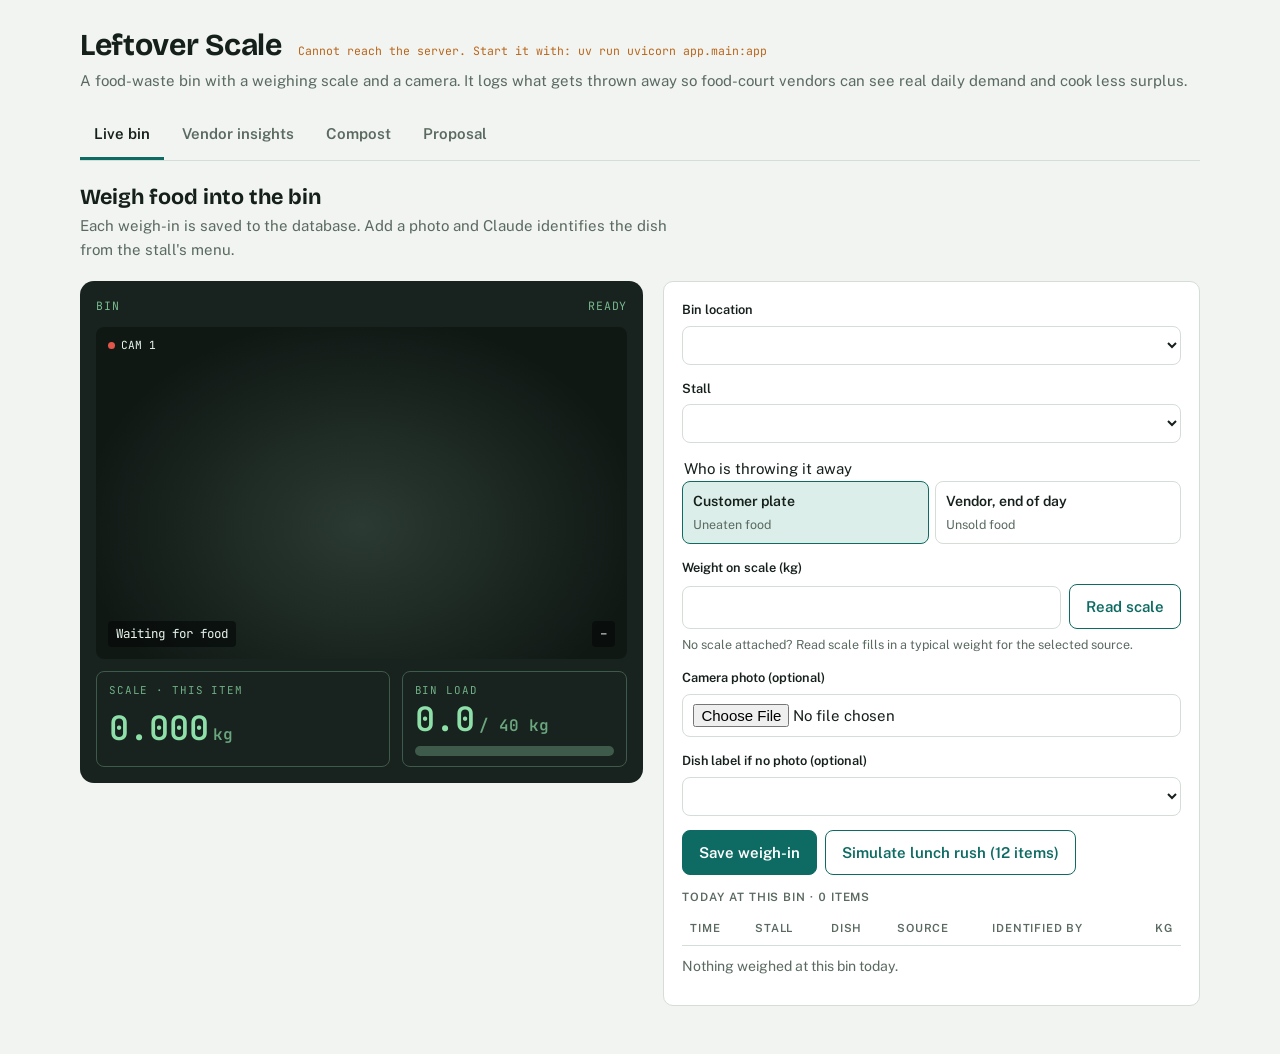
==== static/index.html @ 577e365e "feat: turn demo page into full-stack bin app Replace the single static page with a FastAPI + SQLite " ====
<!doctype html>
<html lang="en">
<head>
<meta charset="utf-8">
<meta name="viewport" content="width=device-width, initial-scale=1, viewport-fit=cover">
<title>Leftover Scale</title>
<link rel="preconnect" href="https://fonts.googleapis.com">
<link rel="preconnect" href="https://fonts.gstatic.com" crossorigin>
<link rel="stylesheet" href="https://fonts.googleapis.com/css2?family=Bricolage+Grotesque:opsz,wght@12..96,500;12..96,700&family=Public+Sans:wght@400;500;600&family=JetBrains+Mono:wght@400;600&display=swap">
<link rel="stylesheet" href="styles.css">
</head>
<body>
<div class="wrap">
  <header class="top">
    <div class="brand-row">
      <h1>Leftover Scale</h1>
      <span class="conn" id="conn">Connecting…</span>
    </div>
    <p class="muted">A food-waste bin with a weighing scale and a camera. It logs what gets thrown away so food-court vendors can see real daily demand and cook less surplus.</p>
  </header>

  <nav class="tabs" role="tablist" aria-label="Sections">
    <button role="tab" id="tab-bin" aria-controls="view-bin" aria-selected="true">Live bin</button>
    <button role="tab" id="tab-insights" aria-controls="view-insights" aria-selected="false">Vendor insights</button>
    <button role="tab" id="tab-compost" aria-controls="view-compost" aria-selected="false">Compost</button>
    <button role="tab" id="tab-proposal" aria-controls="view-proposal" aria-selected="false">Proposal</button>
  </nav>

  <!-- LIVE BIN -->
  <section class="view" id="view-bin" role="tabpanel" aria-labelledby="tab-bin">
    <div class="view-head">
      <h2>Weigh food into the bin</h2>
      <p class="muted">Each weigh-in is saved to the database. Add a photo and Claude identifies the dish from the stall's menu.</p>
    </div>
    <div class="bin-grid">
      <div class="unit" aria-live="polite">
        <div class="unit-head"><span id="unit-id">Bin</span><span id="unit-status">Ready</span></div>
        <div class="cam" id="cam">
          <canvas id="cam-canvas" width="640" height="400" aria-label="Bin camera view"></canvas>
          <img id="cam-photo" alt="Last photo taken by the bin camera" hidden>
          <div class="scanline"></div>
          <div class="rec">CAM 1</div>
          <div class="tag"><span id="cam-dish">Waiting for food</span><span id="cam-conf">–</span></div>
        </div>
        <div class="readouts">
          <div class="lcd">
            <small>Scale · this item</small>
            <div class="big"><span id="lcd-weight">0.000</span><span class="u">kg</span></div>
          </div>
          <div class="lcd">
            <small>Bin load</small>
            <div class="big"><span id="lcd-load">0.0</span><span class="u" id="lcd-cap">/ 40 kg</span></div>
            <div class="gauge" id="gauge"><i></i></div>
          </div>
        </div>
      </div>

      <form class="controls panel" id="drop-form" novalidate>
        <div class="field">
          <label for="sel-location">Bin location</label>
          <select id="sel-location"></select>
        </div>
        <div class="field">
          <label for="sel-stall">Stall</label>
          <select id="sel-stall"></select>
        </div>
        <fieldset>
          <legend>Who is throwing it away</legend>
          <div class="seg">
            <input type="radio" name="source" id="src-plate" value="plate" checked>
            <label for="src-plate">Customer plate<span>Uneaten food</span></label>
            <input type="radio" name="source" id="src-vendor" value="vendor">
            <label for="src-vendor">Vendor, end of day<span>Unsold food</span></label>
          </div>
        </fieldset>
        <div class="field">
          <label for="in-weight">Weight on scale (kg)</label>
          <div class="inline">
            <input type="number" id="in-weight" min="0.001" max="25" step="0.001" required>
            <button class="btn ghost" type="button" id="btn-scale">Read scale</button>
          </div>
          <span class="hint">No scale attached? Read scale fills in a typical weight for the selected source.</span>
        </div>
        <div class="field">
          <label for="in-photo">Camera photo (optional)</label>
          <input type="file" id="in-photo" accept="image/jpeg,image/png,image/webp,image/gif" capture="environment">
        </div>
        <div class="field">
          <label for="sel-dish">Dish label if no photo (optional)</label>
          <select id="sel-dish"></select>
        </div>
        <p class="error" id="drop-error" hidden></p>
        <div class="btn-row">
          <button class="btn" type="submit" id="btn-drop">Save weigh-in</button>
          <button class="btn ghost" type="button" id="btn-rush">Simulate lunch rush (12 items)</button>
        </div>
        <div>
          <div class="label" style="margin-bottom:6px">Today at this bin · <span id="log-count" class="num">0</span> items</div>
          <div class="table-wrap">
            <table>
              <thead><tr><th>Time</th><th>Stall</th><th>Dish</th><th>Source</th><th>Identified by</th><th class="r">kg</th></tr></thead>
              <tbody id="log-body"></tbody>
            </table>
          </div>
          <p class="empty" id="log-empty">Nothing weighed at this bin today.</p>
        </div>
      </form>
    </div>
  </section>

  <!-- INSIGHTS -->
  <section class="view" id="view-insights" role="tabpanel" aria-labelledby="tab-insights" hidden>
    <div class="view-head">
      <h2>What each vendor should cook</h2>
      <p class="muted">Portions cooked come from the vendor. Unsold food weighed at closing gives unsold portions, so portions sold = cooked − unsold.</p>
    </div>
    <div class="chips" id="stall-chips" role="group" aria-label="Choose a stall"></div>
    <div class="panel">
      <div class="kpis" id="kpis"></div>
      <div class="chart-wrap" id="chart"></div>
      <div class="legend">
        <span><i style="background:var(--accent)"></i>Portions sold</span>
        <span><i style="background:var(--waste)"></i>Portions unsold</span>
        <span><i style="background:transparent;border-top:2px dashed var(--ink);height:0;border-radius:0"></i>Suggested weekday prep</span>
      </div>
    </div>
    <div class="two">
      <div class="rec-box" id="rec"></div>
      <div class="panel">
        <h3>Today</h3>
        <form id="prep-form" class="inline">
          <div class="field">
            <label for="in-prep">Portions cooked today</label>
            <input type="number" id="in-prep" min="0" max="5000" step="1" required>
          </div>
          <button class="btn" type="submit">Save</button>
        </form>
        <div id="today"></div>
        <p class="note">Takeaway meals never reach the bin, so customer plate waste is only partly captured. Vendor end-of-day leftovers are captured in full, and those drive the prep suggestion.</p>
      </div>
    </div>
  </section>

  <!-- COMPOST -->
  <section class="view" id="view-compost" role="tabpanel" aria-labelledby="tab-compost" hidden>
    <div class="view-head">
      <h2>From bin to compost</h2>
      <p class="muted">Once food is weighed and logged, staff empty the bin into the compost bin instead of the general trash.</p>
    </div>
    <ol class="flow">
      <li><b>Collect</b>Customers and vendors put food in the bin.</li>
      <li><b>Weigh and photograph</b>Scale and camera record each item.</li>
      <li><b>Log</b>Weight, dish and stall are saved.</li>
      <li><b>Compost</b>Staff empty the bin into the compost bin.</li>
      <li><b>Report</b>Vendors get a daily prep suggestion.</li>
    </ol>
    <div class="two">
      <div class="bins" id="bins"></div>
      <div class="panel">
        <h3>Compost bin</h3>
        <div class="tank">
          <div class="tank-vis compost" id="tank-compost"><i></i></div>
          <div class="tank-stats">
            <div class="label">Food diverted from trash</div>
            <div class="v"><span id="compost-kg">0.0</span> kg</div>
            <p class="muted">About <b id="compost-out" class="num">0.0 kg</b> of finished compost (roughly 30% of input mass).</p>
            <p class="muted">Transfers recorded: <b id="transfers" class="num">0</b></p>
          </div>
        </div>
        <div class="table-wrap">
          <table>
            <thead><tr><th>When</th><th>Bin</th><th class="r">kg</th></tr></thead>
            <tbody id="transfer-body"></tbody>
          </table>
        </div>
      </div>
    </div>
  </section>

  <!-- PROPOSAL -->
  <section class="view" id="view-proposal" role="tabpanel" aria-labelledby="tab-proposal" hidden>
    <div class="view-head">
      <h2>The proposal</h2>
      <p class="muted">Why we built this, and what we expect to happen.</p>
    </div>
    <div class="prop">
      <div class="panel">
        <span class="label">Problem</span>
        <h3>Food is left over at the end of the day</h3>
        <p>Food-court vendors cook more than they sell, and the surplus is thrown away at closing.</p>
      </div>
      <div class="panel">
        <span class="label">Proposed solution</span>
        <h3>A food bin with a scale and cameras</h3>
        <ul>
          <li>The bin measures food waste by weight and identifies the dish with a camera.</li>
          <li>The data tells vendors their average daily consumption, so they can cook less surplus.</li>
          <li>The food waste is then transferred to a compost bin.</li>
        </ul>
      </div>
      <div class="panel">
        <span class="label">1 · Enforcement and public acceptance</span>
        <ul>
          <li>The solution targets vendors, so enforcement and public acceptance are not an issue.</li>
          <li>Vendors should be open to it, because it saves food preparation costs.</li>
          <li>Bins in common eating areas such as North Spine and South Spine are convenient for consumers to use.</li>
        </ul>
      </div>
      <div class="panel">
        <span class="label">2 · Unintended consequences</span>
        <ul>
          <li>Vendors have additional work if they use the bin. We think the long-term savings are worth it.</li>
          <li>Data is incomplete because some customers take their food away. Some data is still better than no data.</li>
        </ul>
      </div>
      <div class="panel wide">
        <span class="label">3 · Root cause</span>
        <p>Vendors find it hard to estimate daily food consumption because they do not have enough data. A food-waste bin that collects this data addresses the cause directly.</p>
      </div>
    </div>
  </section>
</div>

<div class="toast" id="toast" role="status" hidden></div>
<script src="app.js"></script>
</body>
</html>
---- static/styles.css ----
/* Layout: control-panel app. Header + tab bar, then one working view at a time.
   The bin unit (camera + scale LCD + fill gauge) is the signature object. */
:root {
  --bg: #F1F4F1;
  --surface: #FFFFFF;
  --ink: #16201B;
  --muted: #5A6A61;
  --line: #D5DDD7;
  --accent: #0E6B63;
  --accent-soft: #DCEEEA;
  --waste: #B9651A;
  --waste-soft: #F6E6D6;
  --lcd-bg: #18221E;
  --lcd-fg: #8EE0A9;
  --lcd-dim: #3E5A4A;
  --good: #2F7D3C;
  --font-display: "Bricolage Grotesque", "Avenir Next", "Segoe UI", sans-serif;
  --font-body: "Public Sans", "Helvetica Neue", Arial, sans-serif;
  --font-mono: "JetBrains Mono", ui-monospace, "SF Mono", Menlo, monospace;
  --radius: 10px;
}
@media (prefers-color-scheme: dark) {
  :root:not([data-theme="light"]) {
    --bg: #0E1412; --surface: #17201C; --ink: #E4EBE6; --muted: #98A79F; --line: #2A3631;
    --accent: #4CC0A8; --accent-soft: #173A33; --waste: #E59A50; --waste-soft: #3B2A1A;
    --lcd-bg: #070B09; --lcd-fg: #8EE0A9; --lcd-dim: #2A4234; --good: #6CC27A;
    color-scheme: dark;
  }
}
:root[data-theme="dark"] {
  --bg: #0E1412; --surface: #17201C; --ink: #E4EBE6; --muted: #98A79F; --line: #2A3631;
  --accent: #4CC0A8; --accent-soft: #173A33; --waste: #E59A50; --waste-soft: #3B2A1A;
  --lcd-bg: #070B09; --lcd-fg: #8EE0A9; --lcd-dim: #2A4234; --good: #6CC27A;
  color-scheme: dark;
}

* { box-sizing: border-box; }
body {
  background: var(--bg); color: var(--ink);
  font-family: var(--font-body); font-size: 15px; line-height: 1.55;
  padding-inline: 16px; padding-block: 0 48px;
}
.wrap { max-width: 1120px; margin: 0 auto; }
h1, h2, h3 { font-family: var(--font-display); text-wrap: balance; margin: 0; line-height: 1.15; }
h1 { font-size: 1.9rem; font-weight: 700; letter-spacing: -0.01em; }
h2 { font-size: 1.35rem; font-weight: 700; }
h3 { font-size: 1.02rem; font-weight: 700; }
p { margin: 0; }
.muted { color: var(--muted); }
.label { font-size: 0.72rem; text-transform: uppercase; letter-spacing: 0.08em; color: var(--muted); font-weight: 600; }
.num { font-variant-numeric: tabular-nums; }

/* Header */
header.top { padding-block: 28px 0; display: grid; gap: 6px; }
.brand-row { display: flex; flex-wrap: wrap; align-items: baseline; gap: 10px 16px; }
.sim-chip {
  font-family: var(--font-mono); font-size: 0.72rem; padding: 3px 8px; border-radius: 999px;
  border: 1px dashed var(--waste); color: var(--waste);
}
nav.tabs {
  position: sticky; top: env(safe-area-inset-top, 0px); z-index: 5; background: var(--bg);
  display: flex; gap: 4px; overflow-x: auto; margin-top: 18px; border-bottom: 1px solid var(--line);
}
nav.tabs button {
  font: inherit; font-weight: 600; background: none; border: 0; color: var(--muted);
  padding: 12px 14px; cursor: pointer; border-bottom: 3px solid transparent; white-space: nowrap;
}
nav.tabs button[aria-selected="true"] { color: var(--ink); border-bottom-color: var(--accent); }
nav.tabs button:focus-visible, button:focus-visible, select:focus-visible, input:focus-visible {
  outline: 2px solid var(--accent); outline-offset: 2px;
}
section.view { padding-top: 24px; display: grid; gap: 20px; }
.view-head { display: grid; gap: 4px; max-width: 68ch; }

/* Generic panel */
.panel { background: var(--surface); border: 1px solid var(--line); border-radius: var(--radius); padding: 18px; display: grid; gap: 14px; min-width: 0; }

/* Live bin */
.bin-grid { display: grid; grid-template-columns: minmax(0, 1.05fr) minmax(0, 1fr); gap: 20px; align-items: start; }
.unit {
  background: var(--lcd-bg); border-radius: 14px; padding: 16px; display: grid; gap: 12px;
  color: var(--lcd-fg); font-family: var(--font-mono);
}
.unit-head { display: flex; justify-content: space-between; font-size: 0.72rem; letter-spacing: 0.08em; text-transform: uppercase; color: var(--lcd-fg); opacity: 0.8; }
.cam {
  position: relative; aspect-ratio: 16 / 10; max-width: 100%; border-radius: 8px; overflow: hidden;
  background: radial-gradient(ellipse at 50% 60%, #2b3a33 0%, #101814 75%);
}
.cam canvas { width: 100%; height: 100%; display: block; }
.cam .scanline {
  position: absolute; left: 0; right: 0; height: 2px; background: var(--lcd-fg); opacity: 0; top: 0;
  box-shadow: 0 0 12px var(--lcd-fg);
}
.cam.scanning .scanline { opacity: 0.9; animation: scan 0.9s linear infinite; }
@keyframes scan { from { top: 0; } to { top: 100%; } }
.cam .tag {
  position: absolute; left: 12px; bottom: 12px; right: 12px; display: flex; justify-content: space-between; gap: 8px;
  font-size: 0.78rem; color: #E8F5EC;
}
.cam .tag span { background: rgba(7, 11, 9, 0.7); padding: 3px 8px; border-radius: 4px; }
.cam .rec { position: absolute; top: 10px; left: 12px; font-size: 0.7rem; color: #E8F5EC; display: flex; gap: 6px; align-items: center; }
.cam .rec::before { content: ""; width: 7px; height: 7px; border-radius: 50%; background: #E2554A; }
.readouts { display: grid; grid-template-columns: 1.3fr 1fr; gap: 12px; }
.lcd { border: 1px solid var(--lcd-dim); border-radius: 8px; padding: 10px 12px; display: grid; gap: 2px; }
.lcd small { font-size: 0.68rem; text-transform: uppercase; letter-spacing: 0.08em; opacity: 0.75; }
.lcd .big { font-size: 2.1rem; font-weight: 600; line-height: 1.1; font-variant-numeric: tabular-nums; }
.lcd .big .u { font-size: 1rem; opacity: 0.7; margin-left: 4px; }
.gauge { height: 10px; border-radius: 5px; background: var(--lcd-dim); overflow: hidden; margin-top: 6px; }
.gauge i { display: block; height: 100%; background: var(--lcd-fg); width: 0; transition: width 0.6s ease; }
.gauge.full i { background: #E59A50; }

form.controls { display: grid; gap: 14px; }
.field { display: grid; gap: 6px; }
.field label, .field legend { font-size: 0.8rem; font-weight: 600; }
select, input[type="range"] { font: inherit; width: 100%; }
select { padding: 9px 10px; border-radius: 8px; border: 1px solid var(--line); background: var(--surface); color: var(--ink); }
fieldset { border: 0; padding: 0; margin: 0; display: grid; gap: 6px; }
.seg { display: grid; grid-template-columns: 1fr 1fr; gap: 6px; }
.seg label {
  border: 1px solid var(--line); border-radius: 8px; padding: 9px 10px; cursor: pointer; display: grid; gap: 2px;
  font-weight: 600; font-size: 0.88rem;
}
.seg label span { font-weight: 400; color: var(--muted); font-size: 0.78rem; }
.seg input { position: absolute; opacity: 0; pointer-events: none; }
.seg input:checked + label { border-color: var(--accent); background: var(--accent-soft); }
.seg input:focus-visible + label { outline: 2px solid var(--accent); outline-offset: 2px; }
.btn-row { display: flex; flex-wrap: wrap; gap: 8px; }
.btn {
  font: inherit; font-weight: 600; border-radius: 8px; padding: 10px 16px; cursor: pointer;
  border: 1px solid var(--accent); background: var(--accent); color: var(--surface);
}
.btn.ghost { background: transparent; color: var(--accent); }
.btn:disabled { opacity: 0.5; cursor: not-allowed; }

.table-wrap { overflow-x: auto; }
table { width: 100%; border-collapse: collapse; font-size: 0.86rem; }
th, td { text-align: left; padding: 7px 8px; border-bottom: 1px solid var(--line); white-space: nowrap; }
th { font-size: 0.7rem; text-transform: uppercase; letter-spacing: 0.07em; color: var(--muted); font-weight: 600; }
td.r, th.r { text-align: right; font-variant-numeric: tabular-nums; }
.pill { display: inline-block; font-size: 0.72rem; font-weight: 600; padding: 2px 8px; border-radius: 999px; }
.pill.plate { background: var(--accent-soft); color: var(--accent); }
.pill.vendor { background: var(--waste-soft); color: var(--waste); }
.empty { color: var(--muted); font-size: 0.88rem; padding: 10px 0; }

/* Insights */
.chips { display: flex; flex-wrap: wrap; gap: 6px; }
.chips button {
  font: inherit; font-size: 0.86rem; font-weight: 600; padding: 7px 12px; border-radius: 999px; cursor: pointer;
  border: 1px solid var(--line); background: var(--surface); color: var(--ink);
}
.chips button[aria-pressed="true"] { background: var(--ink); color: var(--bg); border-color: var(--ink); }
.kpis { display: grid; grid-template-columns: repeat(4, minmax(0, 1fr)); gap: 12px; }
.kpi { border-top: 2px solid var(--line); padding-top: 8px; display: grid; gap: 2px; }
.kpi .v { font-family: var(--font-display); font-size: 1.7rem; font-weight: 700; font-variant-numeric: tabular-nums; }
.kpi .v small { font-family: var(--font-body); font-size: 0.8rem; font-weight: 500; color: var(--muted); margin-left: 4px; }
.kpi.hl { border-top-color: var(--accent); }
.kpi.hl .v { color: var(--accent); }
.kpi.warn { border-top-color: var(--waste); }
.kpi.warn .v { color: var(--waste); }
.chart-wrap { overflow-x: auto; }
.chart-wrap svg { display: block; width: 100%; min-width: 560px; height: auto; }
.legend { display: flex; flex-wrap: wrap; gap: 14px; font-size: 0.8rem; color: var(--muted); }
.legend i { display: inline-block; width: 12px; height: 12px; border-radius: 2px; vertical-align: -1px; margin-right: 6px; }
.rec-box { background: var(--accent-soft); border-radius: var(--radius); padding: 16px 18px; display: grid; gap: 6px; }
.rec-box strong { color: var(--accent); }
.two { display: grid; grid-template-columns: minmax(0, 1fr) minmax(0, 1fr); gap: 20px; }
.note { font-size: 0.85rem; color: var(--muted); border-left: 2px solid var(--waste); padding-left: 10px; }

/* Compost */
.flow { list-style: none; margin: 0; padding: 0; display: grid; grid-template-columns: repeat(5, minmax(0, 1fr)); gap: 10px; counter-reset: step; }
.flow li { counter-increment: step; border-top: 2px solid var(--accent); padding-top: 8px; display: grid; gap: 2px; font-size: 0.86rem; }
.flow li::before { content: "Step " counter(step); font-family: var(--font-mono); font-size: 0.72rem; color: var(--accent); }
.flow li b { font-weight: 600; }
.tank { display: grid; grid-template-columns: 90px minmax(0, 1fr); gap: 18px; align-items: end; }
.tank-vis { height: 170px; border: 2px solid var(--ink); border-top-width: 6px; border-radius: 4px 4px 12px 12px; position: relative; overflow: hidden; }
.tank-vis i { position: absolute; left: 0; right: 0; bottom: 0; background: var(--waste); transition: height 0.8s ease; }
.tank-vis.compost i { background: var(--good); }
.tank-stats { display: grid; gap: 6px; }
.tank-stats .v { font-family: var(--font-display); font-size: 1.8rem; font-weight: 700; font-variant-numeric: tabular-nums; }

/* Proposal */
.prop { display: grid; grid-template-columns: repeat(2, minmax(0, 1fr)); gap: 20px; }
.prop .panel ul { margin: 0; padding-left: 18px; display: grid; gap: 6px; }
.prop .panel.wide { grid-column: 1 / -1; }

.toast {
  position: fixed; left: 50%; bottom: calc(20px + env(safe-area-inset-bottom, 0px)); transform: translateX(-50%);
  background: var(--ink); color: var(--bg); padding: 10px 16px; border-radius: 8px; font-size: 0.88rem; font-weight: 600;
  max-width: calc(100% - 32px);
}

@media (max-width: 860px) {
  .bin-grid, .two, .prop { grid-template-columns: minmax(0, 1fr); }
  .kpis { grid-template-columns: repeat(2, minmax(0, 1fr)); }
  .flow { grid-template-columns: minmax(0, 1fr); }
}
@media (prefers-reduced-motion: reduce) {
  .cam.scanning .scanline { animation: none; top: 50%; }
  .gauge i, .tank-vis i { transition: none; }
}

/* Real-app additions */
html, body { min-height: 100%; }
input[type="number"], input[type="date"], input[type="file"] {
  font: inherit; width: 100%; padding: 9px 10px; border-radius: 8px;
  border: 1px solid var(--line); background: var(--surface); color: var(--ink);
}
.inline { display: grid; grid-template-columns: minmax(0, 1fr) auto; gap: 8px; align-items: end; }
.hint { font-size: 0.78rem; color: var(--muted); }
.cam img { position: absolute; inset: 0; width: 100%; height: 100%; object-fit: cover; }
.error { color: var(--waste); font-size: 0.86rem; font-weight: 600; }
.bins { display: grid; gap: 16px; }
.conn { font-family: var(--font-mono); font-size: 0.72rem; color: var(--muted); }
.conn.bad { color: var(--waste); }
[hidden] { display: none !important; }
body { margin: 0; }
img { max-width: 100%; }
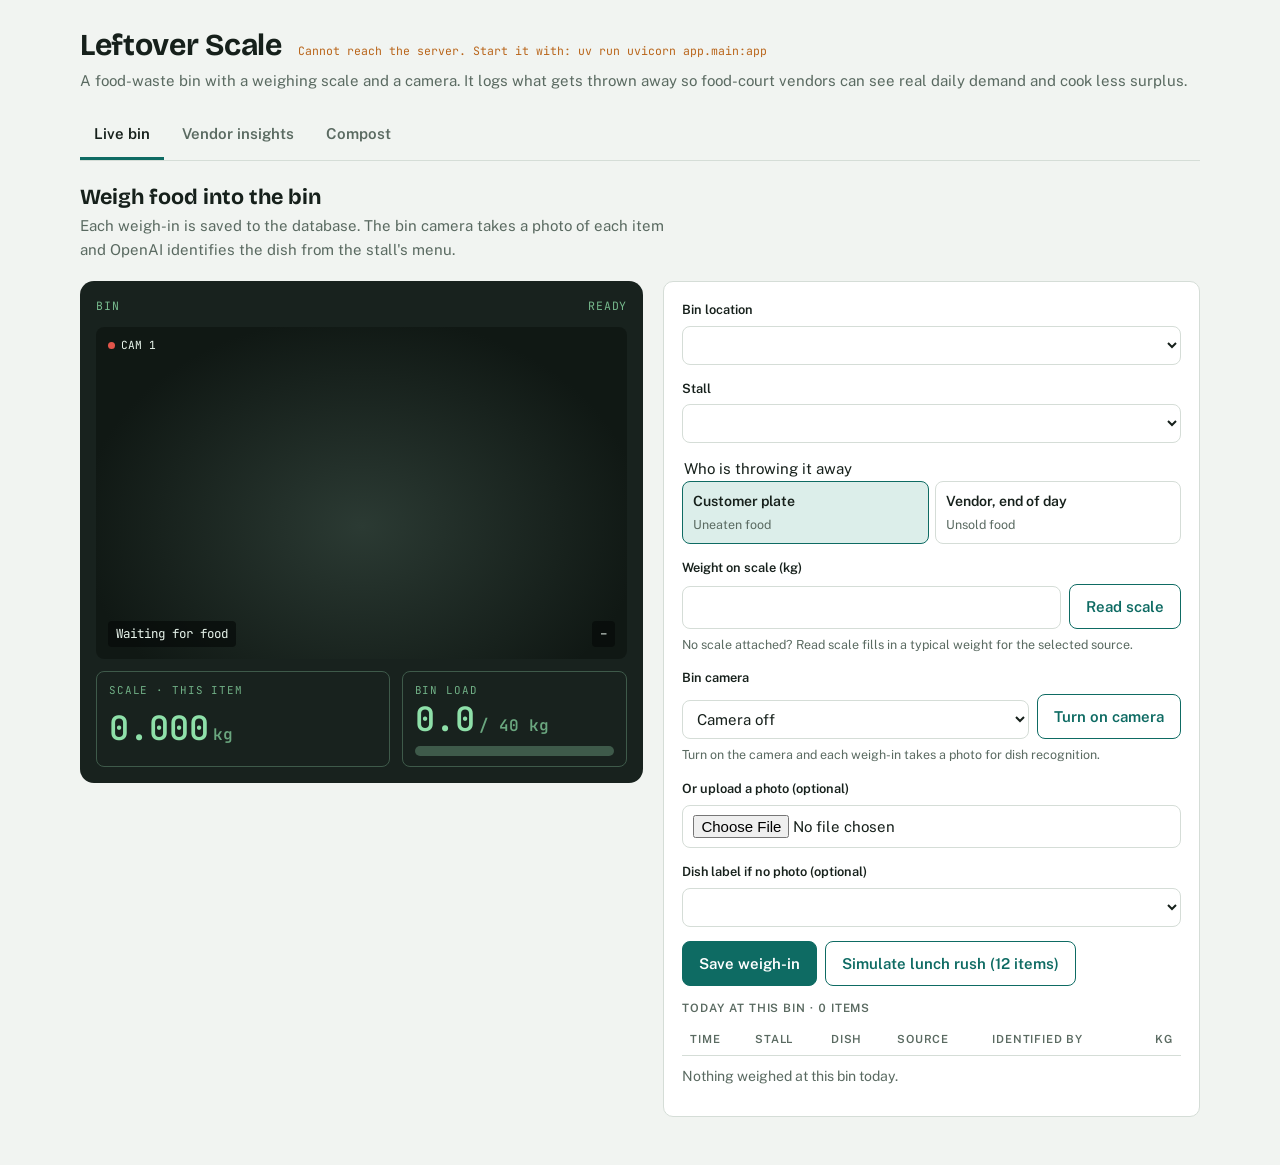
==== commit 1fec8931: "feat: live webcam capture with OpenAI dish recognition Stream the bin camera in the browser and send" ====
--- a/static/index.html
+++ b/static/index.html
@@ -23,20 +23,20 @@
     <button role="tab" id="tab-bin" aria-controls="view-bin" aria-selected="true">Live bin</button>
     <button role="tab" id="tab-insights" aria-controls="view-insights" aria-selected="false">Vendor insights</button>
     <button role="tab" id="tab-compost" aria-controls="view-compost" aria-selected="false">Compost</button>
-    <button role="tab" id="tab-proposal" aria-controls="view-proposal" aria-selected="false">Proposal</button>
   </nav>
 
   <!-- LIVE BIN -->
   <section class="view" id="view-bin" role="tabpanel" aria-labelledby="tab-bin">
     <div class="view-head">
       <h2>Weigh food into the bin</h2>
-      <p class="muted">Each weigh-in is saved to the database. Add a photo and Claude identifies the dish from the stall's menu.</p>
+      <p class="muted">Each weigh-in is saved to the database. The bin camera takes a photo of each item and OpenAI identifies the dish from the stall's menu.</p>
     </div>
     <div class="bin-grid">
       <div class="unit" aria-live="polite">
         <div class="unit-head"><span id="unit-id">Bin</span><span id="unit-status">Ready</span></div>
         <div class="cam" id="cam">
           <canvas id="cam-canvas" width="640" height="400" aria-label="Bin camera view"></canvas>
+          <video id="cam-video" autoplay playsinline muted hidden></video>
           <img id="cam-photo" alt="Last photo taken by the bin camera" hidden>
           <div class="scanline"></div>
           <div class="rec">CAM 1</div>
@@ -82,7 +82,15 @@
           <span class="hint">No scale attached? Read scale fills in a typical weight for the selected source.</span>
         </div>
         <div class="field">
-          <label for="in-photo">Camera photo (optional)</label>
+          <label for="sel-camera">Bin camera</label>
+          <div class="inline">
+            <select id="sel-camera"><option value="">Camera off</option></select>
+            <button class="btn ghost" type="button" id="btn-camera">Turn on camera</button>
+          </div>
+          <span class="hint" id="camera-hint">Turn on the camera and each weigh-in takes a photo for dish recognition.</span>
+        </div>
+        <div class="field">
+          <label for="in-photo">Or upload a photo (optional)</label>
           <input type="file" id="in-photo" accept="image/jpeg,image/png,image/webp,image/gif" capture="environment">
         </div>
         <div class="field">
@@ -176,49 +184,6 @@
       </div>
     </div>
   </section>
-
-  <!-- PROPOSAL -->
-  <section class="view" id="view-proposal" role="tabpanel" aria-labelledby="tab-proposal" hidden>
-    <div class="view-head">
-      <h2>The proposal</h2>
-      <p class="muted">Why we built this, and what we expect to happen.</p>
-    </div>
-    <div class="prop">
-      <div class="panel">
-        <span class="label">Problem</span>
-        <h3>Food is left over at the end of the day</h3>
-        <p>Food-court vendors cook more than they sell, and the surplus is thrown away at closing.</p>
-      </div>
-      <div class="panel">
-        <span class="label">Proposed solution</span>
-        <h3>A food bin with a scale and cameras</h3>
-        <ul>
-          <li>The bin measures food waste by weight and identifies the dish with a camera.</li>
-          <li>The data tells vendors their average daily consumption, so they can cook less surplus.</li>
-          <li>The food waste is then transferred to a compost bin.</li>
-        </ul>
-      </div>
-      <div class="panel">
-        <span class="label">1 · Enforcement and public acceptance</span>
-        <ul>
-          <li>The solution targets vendors, so enforcement and public acceptance are not an issue.</li>
-          <li>Vendors should be open to it, because it saves food preparation costs.</li>
-          <li>Bins in common eating areas such as North Spine and South Spine are convenient for consumers to use.</li>
-        </ul>
-      </div>
-      <div class="panel">
-        <span class="label">2 · Unintended consequences</span>
-        <ul>
-          <li>Vendors have additional work if they use the bin. We think the long-term savings are worth it.</li>
-          <li>Data is incomplete because some customers take their food away. Some data is still better than no data.</li>
-        </ul>
-      </div>
-      <div class="panel wide">
-        <span class="label">3 · Root cause</span>
-        <p>Vendors find it hard to estimate daily food consumption because they do not have enough data. A food-waste bin that collects this data addresses the cause directly.</p>
-      </div>
-    </div>
-  </section>
 </div>
 
 <div class="toast" id="toast" role="status" hidden></div>
--- a/static/styles.css
+++ b/static/styles.css
@@ -178,11 +178,6 @@
 .tank-stats { display: grid; gap: 6px; }
 .tank-stats .v { font-family: var(--font-display); font-size: 1.8rem; font-weight: 700; font-variant-numeric: tabular-nums; }
 
-/* Proposal */
-.prop { display: grid; grid-template-columns: repeat(2, minmax(0, 1fr)); gap: 20px; }
-.prop .panel ul { margin: 0; padding-left: 18px; display: grid; gap: 6px; }
-.prop .panel.wide { grid-column: 1 / -1; }
-
 .toast {
   position: fixed; left: 50%; bottom: calc(20px + env(safe-area-inset-bottom, 0px)); transform: translateX(-50%);
   background: var(--ink); color: var(--bg); padding: 10px 16px; border-radius: 8px; font-size: 0.88rem; font-weight: 600;
@@ -190,7 +185,7 @@
 }
 
 @media (max-width: 860px) {
-  .bin-grid, .two, .prop { grid-template-columns: minmax(0, 1fr); }
+  .bin-grid, .two { grid-template-columns: minmax(0, 1fr); }
   .kpis { grid-template-columns: repeat(2, minmax(0, 1fr)); }
   .flow { grid-template-columns: minmax(0, 1fr); }
 }
@@ -207,7 +202,7 @@
 }
 .inline { display: grid; grid-template-columns: minmax(0, 1fr) auto; gap: 8px; align-items: end; }
 .hint { font-size: 0.78rem; color: var(--muted); }
-.cam img { position: absolute; inset: 0; width: 100%; height: 100%; object-fit: cover; }
+.cam video, .cam img { position: absolute; inset: 0; width: 100%; height: 100%; object-fit: cover; }
 .error { color: var(--waste); font-size: 0.86rem; font-weight: 600; }
 .bins { display: grid; gap: 16px; }
 .conn { font-family: var(--font-mono); font-size: 0.72rem; color: var(--muted); }
@@ -215,3 +210,5 @@
 [hidden] { display: none !important; }
 body { margin: 0; }
 img { max-width: 100%; }
+.field, .inline > *, form.controls > * { min-width: 0; }
+select { max-width: 100%; text-overflow: ellipsis; }
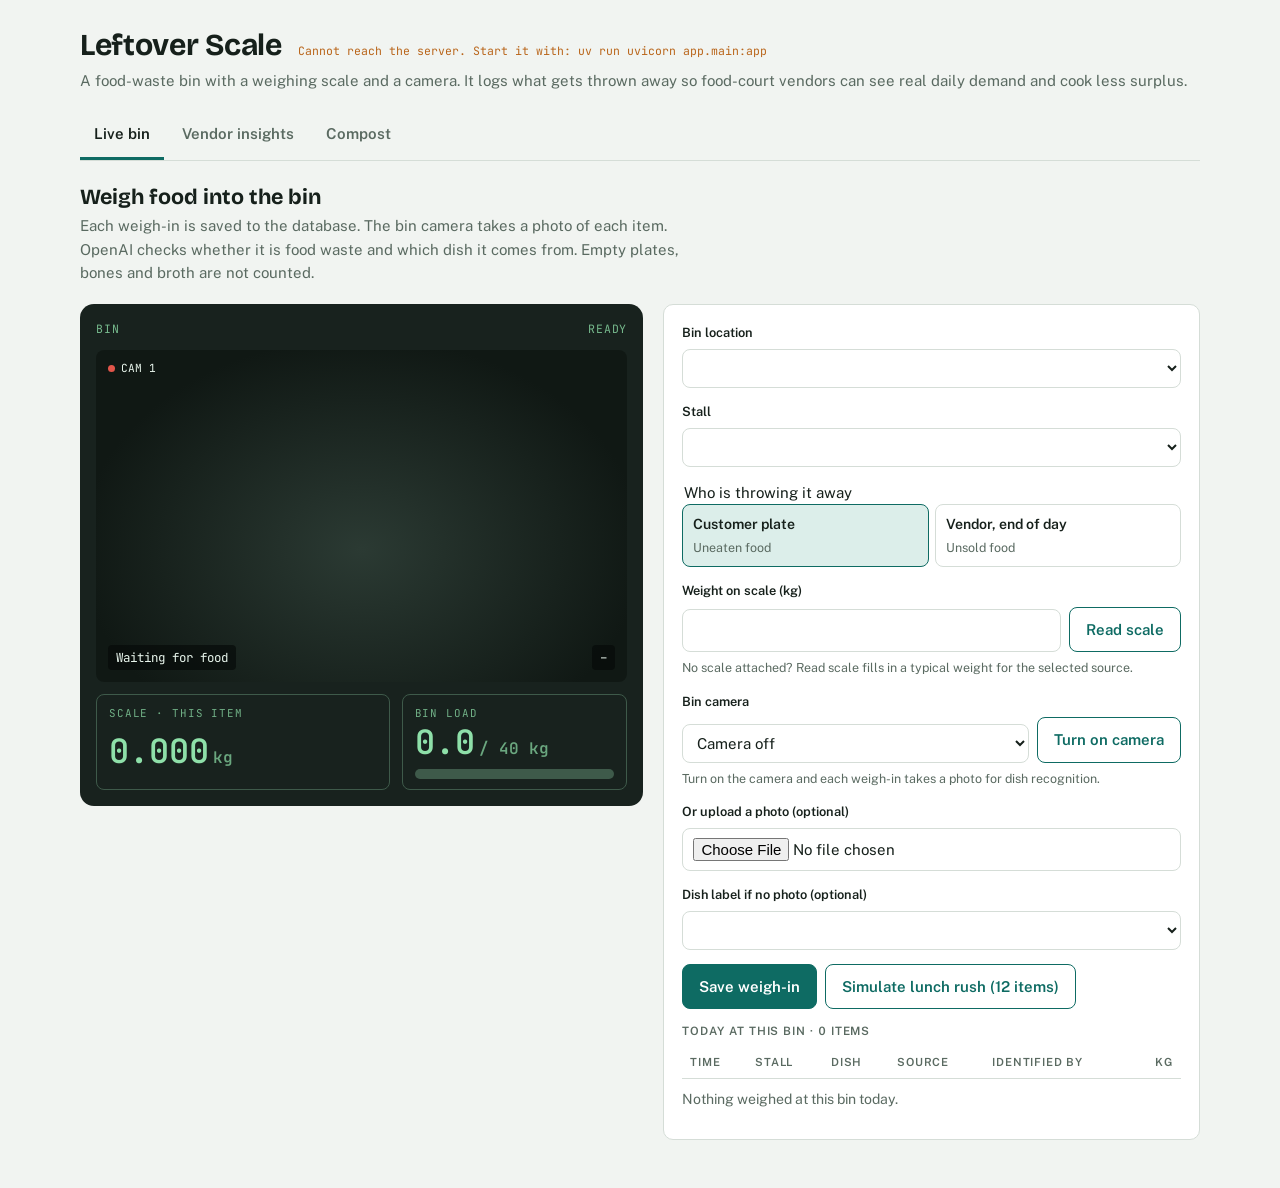
==== commit 3f1bd968: "feat: skip non-waste items in food-waste figures The vision model now also decides whether a photo s" ====
--- a/static/index.html
+++ b/static/index.html
@@ -29,7 +29,7 @@
   <section class="view" id="view-bin" role="tabpanel" aria-labelledby="tab-bin">
     <div class="view-head">
       <h2>Weigh food into the bin</h2>
-      <p class="muted">Each weigh-in is saved to the database. The bin camera takes a photo of each item and OpenAI identifies the dish from the stall's menu.</p>
+      <p class="muted">Each weigh-in is saved to the database. The bin camera takes a photo of each item. OpenAI checks whether it is food waste and which dish it comes from. Empty plates, bones and broth are not counted.</p>
     </div>
     <div class="bin-grid">
       <div class="unit" aria-live="polite">
--- a/static/styles.css
+++ b/static/styles.css
@@ -212,3 +212,5 @@
 img { max-width: 100%; }
 .field, .inline > *, form.controls > * { min-width: 0; }
 select { max-width: 100%; text-overflow: ellipsis; }
+.pill.none { background: var(--line); color: var(--muted); }
+td.struck { text-decoration: line-through; color: var(--muted); }
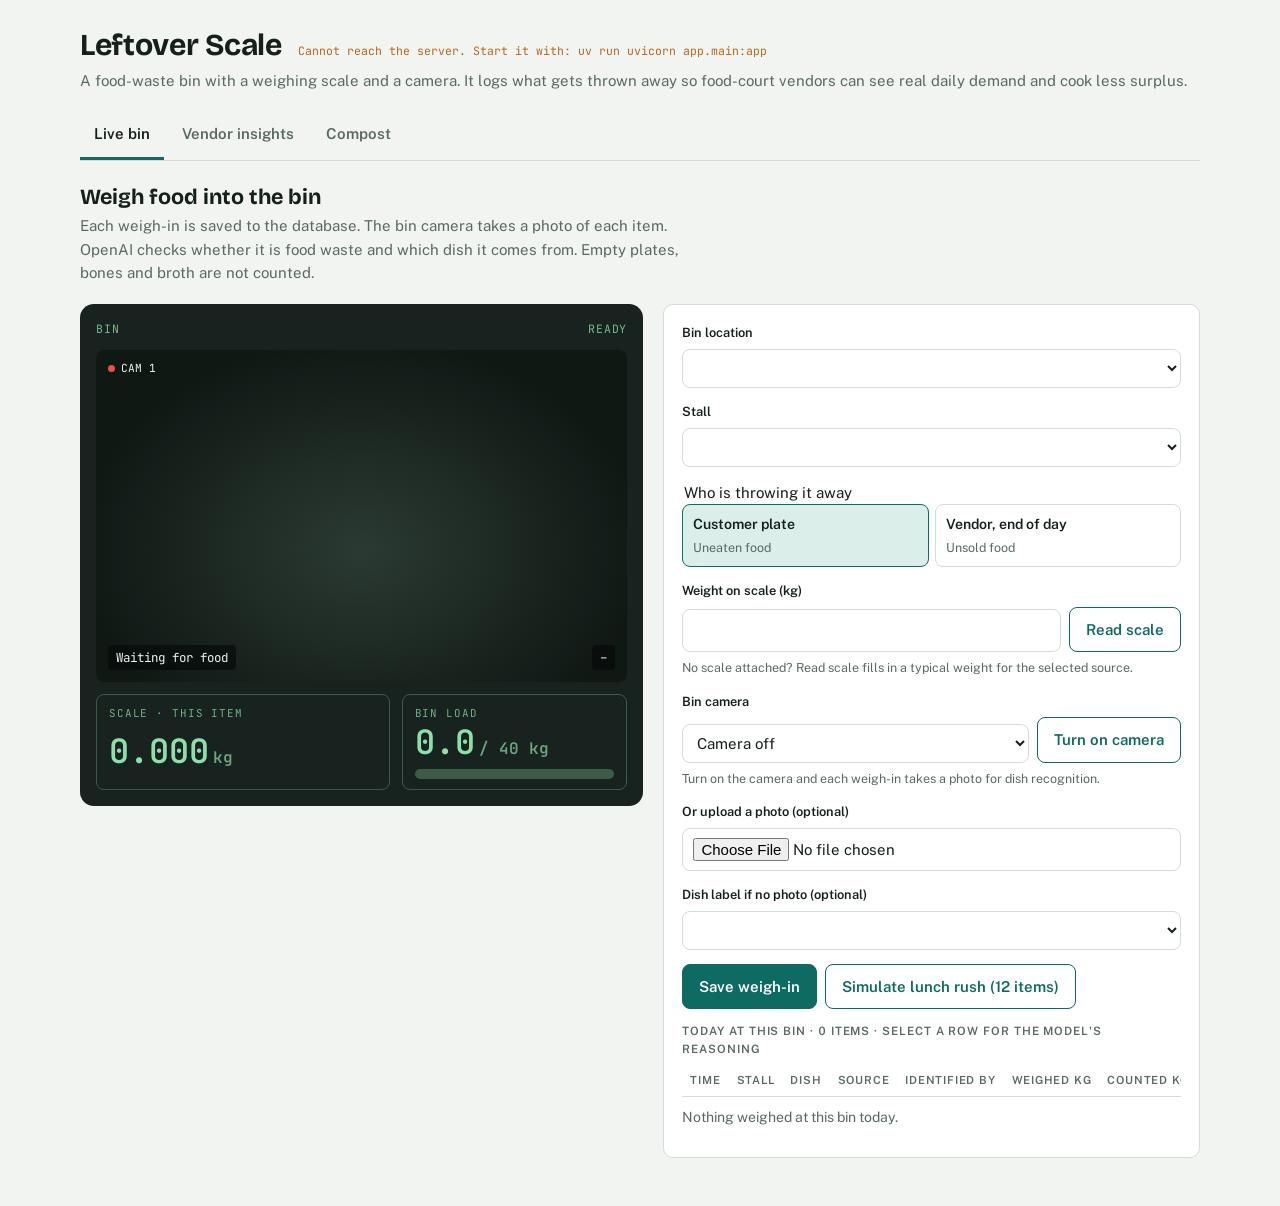
==== commit 7876af68: "feat: count only the edible share of each weigh-in The vision model now estimates what fraction of a" ====
--- a/static/index.html
+++ b/static/index.html
@@ -41,6 +41,7 @@
           <div class="scanline"></div>
           <div class="rec">CAM 1</div>
           <div class="tag"><span id="cam-dish">Waiting for food</span><span id="cam-conf">–</span></div>
+          <button class="cam-details" type="button" id="btn-last-detail" hidden>See model reasoning</button>
         </div>
         <div class="readouts">
           <div class="lcd">
@@ -103,10 +104,10 @@
           <button class="btn ghost" type="button" id="btn-rush">Simulate lunch rush (12 items)</button>
         </div>
         <div>
-          <div class="label" style="margin-bottom:6px">Today at this bin · <span id="log-count" class="num">0</span> items</div>
+          <div class="label" style="margin-bottom:6px">Today at this bin · <span id="log-count" class="num">0</span> items · select a row for the model's reasoning</div>
           <div class="table-wrap">
             <table>
-              <thead><tr><th>Time</th><th>Stall</th><th>Dish</th><th>Source</th><th>Identified by</th><th class="r">kg</th></tr></thead>
+              <thead><tr><th>Time</th><th>Stall</th><th>Dish</th><th>Source</th><th>Identified by</th><th class="r">Weighed kg</th><th class="r">Counted kg</th></tr></thead>
               <tbody id="log-body"></tbody>
             </table>
           </div>
@@ -186,6 +187,14 @@
   </section>
 </div>
 
+<dialog id="detail" aria-labelledby="detail-title">
+  <div class="detail-head">
+    <h2 id="detail-title">Weigh-in</h2>
+    <button class="btn ghost" type="button" id="detail-close">Close</button>
+  </div>
+  <div id="detail-body"></div>
+</dialog>
+
 <div class="toast" id="toast" role="status" hidden></div>
 <script src="app.js"></script>
 </body>
--- a/static/styles.css
+++ b/static/styles.css
@@ -214,3 +214,33 @@
 select { max-width: 100%; text-overflow: ellipsis; }
 .pill.none { background: var(--line); color: var(--muted); }
 td.struck { text-decoration: line-through; color: var(--muted); }
+
+/* Weigh-in details */
+tr.clickable { cursor: pointer; }
+tr.clickable:hover td { background: var(--accent-soft); }
+tr.clickable:focus-visible { outline: 2px solid var(--accent); outline-offset: -2px; }
+.cam .cam-details {
+  position: absolute; top: 8px; right: 10px; font: inherit; font-size: 0.72rem; cursor: pointer;
+  background: rgba(7, 11, 9, 0.75); color: #E8F5EC; border: 1px solid #8EE0A9; border-radius: 4px; padding: 4px 8px;
+}
+dialog#detail {
+  width: min(720px, calc(100% - 32px)); max-height: calc(100% - 48px); overflow-y: auto;
+  border: 1px solid var(--line); border-radius: var(--radius); padding: 20px;
+  background: var(--surface); color: var(--ink);
+}
+dialog#detail::backdrop { background: rgba(0, 0, 0, 0.55); }
+#detail-body { display: grid; gap: 12px; }
+#detail-body h3 { margin-top: 6px; }
+.detail-head { display: flex; justify-content: space-between; align-items: center; gap: 12px; margin-bottom: 14px; }
+.detail-photo { border-radius: 8px; max-height: 320px; width: 100%; object-fit: contain; background: var(--lcd-bg); }
+.facts { display: grid; grid-template-columns: repeat(2, minmax(0, 1fr)); gap: 8px 20px; margin: 0; }
+.facts div { display: flex; justify-content: space-between; gap: 12px; border-bottom: 1px solid var(--line); padding-block: 5px; }
+.facts dt { color: var(--muted); font-size: 0.86rem; }
+.facts dd { margin: 0; text-align: right; font-variant-numeric: tabular-nums; }
+.prewrap { white-space: pre-wrap; }
+#detail pre {
+  margin: 0; padding: 12px; border-radius: 8px; background: var(--bg); border: 1px solid var(--line);
+  font-family: var(--font-mono); font-size: 0.8rem; white-space: pre-wrap; overflow-wrap: anywhere;
+}
+#detail summary { cursor: pointer; font-weight: 600; margin-bottom: 8px; }
+@media (max-width: 560px) { .facts { grid-template-columns: minmax(0, 1fr); } }
